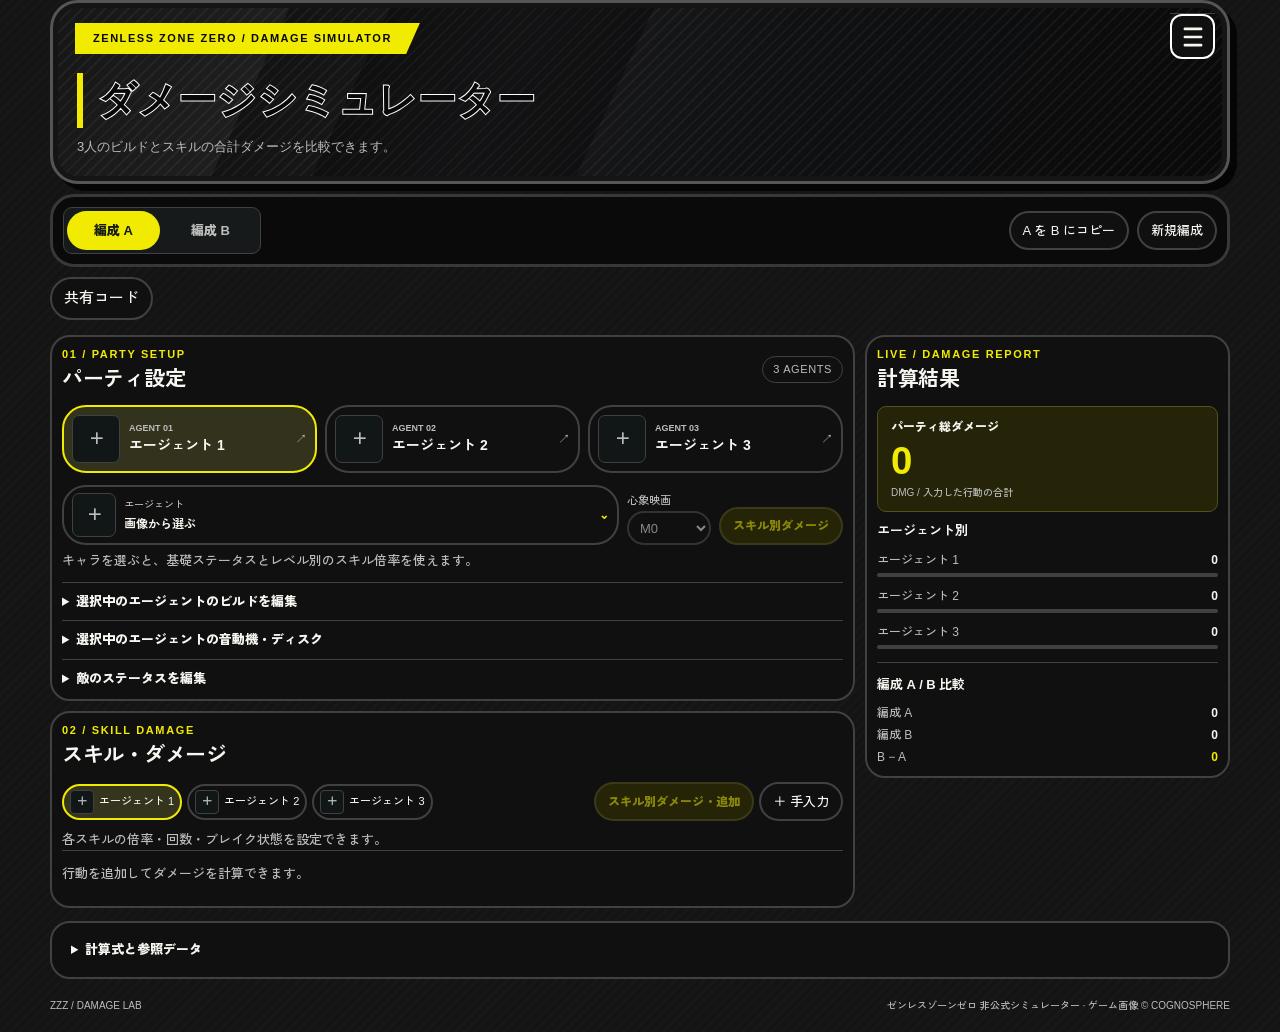
==== damage/index.html @ a1744f62 "Use compact share codes without file import and export buttons" ====
<!doctype html>
<html lang="ja">
<head>
<meta charset="utf-8">
<meta name="viewport" content="width=device-width,initial-scale=1">
<meta name="description" content="ゼンレスゾーンゼロの3人編成のスキルダメージを比較する非公式ツール">
<meta name="theme-color" content="#141414">
<title>ゼンゼロ ダメージシミュレーター</title>
<link rel="stylesheet" href="../theme.css?v=20261116-arial">
<link rel="stylesheet" href="./style.css?v=20261116-arial">
<script src="../data-transfer.js?v=20261116-code-only" defer></script>
<script type="module" src="./app.js"></script>
<link rel="stylesheet" href="../data-share.css?v=20261116-share"></head>
<body>
<main class="wrap">
  <header class="headerDecor damage-intro">
    <details class="hpMenu"><summary aria-label="メニューを開く"><svg class="menuIcon" viewBox="0 0 32 32" aria-hidden="true" focusable="false"><path d="M6 6H26M6 16H26M6 26H26"/></svg></summary><nav aria-label="関連ページ"><a href="../">チームビルダー</a><a href="../hp/">危局HP</a><a href="../damage/" aria-current="page">ダメージシミュレーター</a></nav></details>
    <h1>ダメージシミュレーター</h1>
    <p class="hint">3人のビルドとスキルの合計ダメージを比較できます。</p>
  </header>
  <div class="toolbar" aria-label="編成比較">
    <div class="switch" role="group" aria-label="編集する編成">
      <button id="select-a" data-side="0" aria-pressed="true">編成 A</button>
      <button id="select-b" data-side="1" aria-pressed="false">編成 B</button>
    </div>
    <div class="tools"><button id="copy" class="quiet">A を B にコピー</button>
      <button type="button" id="new-lineup" class="quiet">新規編成</button>
    </div>
  </div>
  <div class="data-transfer" id="damage-transfer" aria-label="ダメージ計算データの共有"></div>
  <div class="board">
    <div class="work">
      <section class="panel" aria-labelledby="party-title">
        <div class="section-head"><div><div class="label">01 / PARTY SETUP</div><h2 id="party-title">パーティ設定</h2></div><span class="tag">3 AGENTS</span></div>
        <div id="roster" class="roster"></div>
        <div id="agent-controls"></div>
        <details id="build"><summary>選択中のエージェントのビルドを編集</summary><div id="build-content"></div></details>
        <details id="equipment"><summary>選択中のエージェントの音動機・ディスク</summary><div id="equipment-content"></div></details>
        <details id="target"><summary>敵のステータスを編集</summary><div id="enemy-content"></div></details>
      </section>
      <section class="panel" aria-labelledby="rotation-title">
        <div class="section-head"><div><div class="label">02 / SKILL DAMAGE</div><h2 id="rotation-title">スキル・ダメージ</h2></div></div>
        <div class="sequence-toolbar"><div id="rotation-slots" aria-label="行動を追加するエージェント"></div><div class="sequence-buttons"><button class="add" id="rotation-add-skill">スキル別ダメージ・追加</button><button class="quiet" id="add">＋ 手入力</button></div></div>
        <p class="hint">各スキルの倍率・回数・ブレイク状態を設定できます。</p>
        <div id="rotation"></div>
      </section>
    </div>
    <aside class="panel result" aria-labelledby="result-title">
      <div class="label">LIVE / DAMAGE REPORT</div>
      <h2 id="result-title">計算結果</h2>
      <div class="total"><span>パーティ総ダメージ</span><strong id="total">—</strong><small>DMG / 入力した行動の合計</small></div>
      <h3>エージェント別</h3><div id="contributions"></div>
      <div class="comparison"><h3>編成 A / B 比較</h3><div id="comparison"></div></div>
    </aside>
  </div>
  <details class="panel notes"><summary>計算式と参照データ</summary>
    <div class="notes-body">
      <p>収録範囲はVer.3.3前半（2026年11月8日時点）です。技の倍率はキャラ別の参照リンクから確認できます。欠けているレベルは「資料なし」と表示します。心象映画はM3・M5のスキルレベル加算を反映します。一部の装備効果を自動適用します。条件付きの効果はビルドのバフ・デバフ欄で設定できます。</p>
      <p>Lv.60を前提とします。通常は戦闘時攻撃力 × スキル倍率 × 与ダメージ補正 × 会心期待値 × 防御補正 × 耐性補正 × ブレイク補正。状態異常では会心の代わりに異常マスタリー・レベル係数・異常ダメージアップを使います。透徹では攻撃力を透徹力に置き換え、防御係数を1とします。鋭撃では自身の防御力と暴傷を使います。</p>
      <p>混沌・特殊効果・ボンプなどのダメージは、別途求めた値を「手入力ダメージ」で加算できます。</p>
      <p>A / Bの設定はこのブラウザに保存されます。</p>
      <p>ゲーム内画像の参照元は日本語Wikiのエージェント・音動機・ディスクの各ページです。 <a href="https://wikiwiki.jp/zenless/画像/エージェント" target="_blank" rel="noreferrer">エージェント画像 ↗</a></p>
      <p><a href="https://wikiwiki.jp/zenless/ダメージ計算式" target="_blank" rel="noreferrer">ゼンレスゾーンゼロ Wiki* のダメージ計算式 ↗</a> <a href="https://wiki.hoyolab.com/pc/zzz/entry/85" target="_blank" rel="noreferrer">HoYoWikiの音動機効果 ↗</a> <a href="https://wikiwiki.jp/zenless/音動機" target="_blank" rel="noreferrer">音動機 ↗</a> <a href="https://wikiwiki.jp/zenless/ドライバディスク" target="_blank" rel="noreferrer">ドライバディスク ↗</a> <a href="https://wikiwiki.jp/zenless/状態異常" target="_blank" rel="noreferrer">状態異常ダメージ ↗</a> <a href="https://wikiwiki.jp/zenless/危局強襲戦" target="_blank" rel="noreferrer">危局強襲戦の敵 ↗</a> <a href="https://zenless-zone-zero.fandom.com/wiki/Basic_Attack%3A_Thunderbolt" target="_blank" rel="noreferrer">Fandomの倍率照合例 ↗</a></p>
    </div>
  </details>
  <dialog id="picker-dialog" aria-labelledby="picker-title">
    <header class="section-head"><div><div class="label">EQUIPMENT LIBRARY</div><h2 id="picker-title">画像から選ぶ</h2></div><button type="button" class="close" id="picker-close" aria-label="画像選択を閉じる">×</button></header>
    <div class="picker-toolbar"><input type="search" id="picker-search" placeholder="名前や特性で検索" aria-label="名前や特性で検索"><button class="quiet" id="picker-clear" type="button">選択を外す</button></div>
    <p class="hint" id="picker-count" role="status"></p><div id="picker-grid" class="picker-grid"></div>
  </dialog>
  <dialog id="skill-dialog" aria-labelledby="skill-dialog-title">
    <header class="section-head"><div><div class="label">SKILL DATA</div><h2 id="skill-dialog-title">スキルを選ぶ</h2></div><button type="button" class="close" id="close-skills" aria-label="スキル一覧を閉じる">×</button></header>
    <div id="skill-body"></div>
  </dialog>
  <dialog id="select-dialog" aria-labelledby="select-title">
    <header class="section-head"><h2 id="select-title">項目を選ぶ</h2>
      <form method="dialog"><button type="submit" class="close" aria-label="選択を閉じる">×</button></form>
    </header>
    <div id="select-options"></div>
  </dialog>
  <footer><span>ZZZ / DAMAGE LAB</span><span>ゼンレスゾーンゼロ 非公式シミュレーター · ゲーム画像 © COGNOSPHERE</span></footer>
</main>
<div id="status" class="sr" role="status"></div>
</body>
</html>
---- theme.css ----
/* Visual theme only. Application behavior and storage remain in index.html. */
@import url('https://fonts.googleapis.com/css2?family=Zen+Kaku+Gothic+New:wght@500;700;900&display=swap');
:root{--bg:#141414;--panel:#101010;--card:#202020;--line:#414141;--text:#f7f7f2;--muted:#bcbcbc;--accent:#f0eb00;--accentbg:#373600}
body{background:repeating-linear-gradient(135deg,#171717 0 3px,#141414 3px 7px);font-family:Arial,'Zen Kaku Gothic New',sans-serif;font-variant-numeric:tabular-nums;font-weight:500}
button,input,select,textarea{font-family:inherit;font-style:normal}
button{border-width:2px;border-radius:24px;font-weight:900;background:#101010}
button:hover{border-color:var(--accent)}
main{max-width:1180px}
.headerDecor{background:#0a0a0a;border:3px solid #383838;border-radius:24px;padding:22px;margin-bottom:18px}
.headerDecor h1{font-family:inherit;font-size:clamp(21px,2.6vw,30px);font-weight:900;font-style:normal;letter-spacing:.035em;line-height:1.65;color:#080808;-webkit-text-fill-color:#080808;-webkit-text-stroke:0;text-shadow:-1px -1px 0 #fff,0 -1px 0 #fff,1px -1px 0 #fff,-1px 0 0 #fff,1px 0 0 #fff,-1px 1px 0 #fff,0 1px 0 #fff,1px 1px 0 #fff;overflow-wrap:anywhere}
h1::after{display:none}
.descriptionToggle{color:var(--text);text-shadow:none}
.toolbar{gap:8px;padding:10px;background:#0a0a0a;border:3px solid #383838;border-radius:24px}
.toolbar button{font-size:13px}
.team{background:#202020;border:2px solid #414141;border-radius:20px}
.team.active{border-color:var(--accent);box-shadow:none}
.team.active .teamhead b{color:var(--accent)}
.teamhead b{font-weight:900}
.teamhead b,.teamCost{font-size:15px;line-height:1.2}
.slot,.bangbooSlot{background:repeating-linear-gradient(135deg,#191919 0 2px,#151515 2px 5px);border-radius:12px}
.slot img,.bangbooSlot img,.char img{background:#303030}
.char{background:#101010;border:2px solid #414141;border-radius:16px}
.char .initial{background:#303030}
.char .conv{background:#292929;border-color:#505050;border-radius:20px;font-weight:700}
.modeTabs{gap:0;background:#202020;border:2px solid #414141;border-radius:30px;width:fit-content;padding:3px}
.modeTabs button{min-width:125px;border-color:transparent;background:transparent}
.modeTabs button.active{background:var(--accent);color:#080808;border-color:var(--accent)}
input,select{border:2px solid #414141;border-radius:24px;background:#101010}
.groupLabel{background:#0a0a0a;border-radius:20px;padding:10px 14px;font-size:15px;color:var(--muted);flex-wrap:wrap;gap:8px}
.groupCost,.teamCost,.allCost{color:var(--muted)}
.groupCost{font-size:15px}
.allCost{font-size:15px;color:var(--accent)}
.modalbox{border:3px solid #414141;border-radius:24px;background:#171717}
.modalbox h2{font-weight:900}
@media(max-width:560px){.headerDecor{padding:10px}.headerDecor h1{font-size:22px}.toolbar{padding:9px}.toolbar button{font-size:12px;padding:8px 10px}.groupLabel{padding:8px 10px}.groupCost,.allCost{white-space:normal}.filters input[type=search],.bangbooControls .filters input[type=search]{min-width:0;width:100%;flex:1 1 100%}.filters select{min-width:0;max-width:100%}.formgrid input,.formgrid select{min-width:0}.descriptionToggle{margin-left:0}}

/* Restore only the graphic title area. */
.headerDecor{position:relative;isolation:isolate;padding:56px 30px 30px;border:3px solid #555;border-radius:30px 30px 10px 30px;background:linear-gradient(115deg,#090909 0 65%,#252525 65% 82%,#101010 82%);box-shadow:7px 7px 0 #050505,inset 0 0 0 5px #151515;border-bottom:3px solid #555}
.headerDecor::before{content:'ZENLESS ZONE ZERO / TEAM BUILDER';position:absolute;top:15px;left:28px;max-width:calc(100% - 56px);font-size:11px;font-weight:900;letter-spacing:.17em;color:#090909;background:var(--accent);padding:5px 14px;border-radius:4px;transform:rotate(-2deg);pointer-events:none}
.headerDecor::after{content:'';position:absolute;right:24px;bottom:5px;width:1.8em;height:1em;font-size:100px;background:url("data:image/svg+xml,%3Csvg%20xmlns%3D%22http%3A%2F%2Fwww.w3.org%2F2000%2Fsvg%22%20viewBox%3D%220%200%20210%20100%22%3E%3Cpath%20fill%3D%22%23fff%22%20fill-opacity%3D%22.0392156863%22%20d%3D%22M0%2015h70v16l-47%2038h47v16h-70V69l47-38H0Z%20M70%2015h70v16l-47%2038h47v16h-70V69l47-38H70Z%20M140%2015h70v16l-47%2038h47v16h-70V69l47-38H140Z%22%2F%3E%3C%2Fsvg%3E") center/100% 100% no-repeat;z-index:-1;pointer-events:none;transform:skew(-12deg)}
.headerDecor h1{display:block;width:fit-content;max-width:100%;font-size:clamp(23px,3.25vw,38px);line-height:1.5;margin:0 0 18px;padding:0 0 0 17px;border-left:7px solid var(--accent);text-shadow:-1px -1px 0 #fff,0 -1px 0 #fff,1px -1px 0 #fff,-1px 0 0 #fff,1px 0 0 #fff,-1px 1px 0 #fff,0 1px 0 #fff,1px 1px 0 #fff,3px 4px 0 #000}
.descriptionToggle{margin:0;background:#222;border-color:#606060;padding:7px 18px;box-shadow:3px 3px 0 #000}
.descriptionText{background:#101010;border-left:3px solid var(--accent);padding:14px 18px;margin-top:10px;border-radius:0 14px 14px 0}

@media(max-width:560px){.headerDecor{padding:20px 17px 22px;border-radius:22px 22px 8px 22px}.headerDecor::before{position:static;display:table;max-width:100%;margin:0 0 10px;font-size:10px;line-height:1.6;letter-spacing:.05em;padding:5px 8px;transform:none;overflow-wrap:anywhere}.headerDecor::after{font-size:75px;right:15px}.headerDecor h1{font-size:24px;padding-left:11px;border-left-width:5px;letter-spacing:.025em}.descriptionText{padding:10px}}

/* Title-frame corrections: remove right-side graphics; symmetric corners on every device */
.headerDecor{
  position:relative;
  isolation:isolate;
  overflow:hidden;
  padding:24px 24px 24px;
  margin-bottom:18px;
  border:3px solid #555;
  border-radius:28px;
  background:
    linear-gradient(115deg,rgba(255,255,255,.05) 0 19%,transparent 19% 100%),
    linear-gradient(115deg,transparent 0 27%,rgba(0,0,0,.30) 27% 48%,transparent 48% 100%),
    repeating-linear-gradient(135deg,rgba(255,255,255,.045) 0 2px,transparent 2px 8px),
    linear-gradient(115deg,#0a0a0a 0%,#1b1b1d 38%,#101113 60%,#090909 100%);
  box-shadow:7px 7px 0 #050505,inset 0 0 0 5px #151515;
  font-family:Arial,'Noto Sans JP','Noto Sans CJK JP',system-ui,sans-serif;
}
.headerDecor::before{
  content:"ZENLESS ZONE ZERO / TEAM BUILDER";
  position:absolute;
  display:block;
  top:20px;left:22px;right:auto;bottom:auto;
  width:auto;height:auto;max-width:calc(100% - 44px);
  margin:0;padding:8px 28px 8px 18px;
  font-size:11px;font-weight:900;line-height:1.4;letter-spacing:.14em;
  color:#080808;
  background:#f0eb00;
  border:0;border-radius:0;
  clip-path:polygon(0 0,100% 0,calc(100% - 14px) 100%,0 100%);
  transform:none;pointer-events:none;z-index:1;
}
/* Explicitly neutralize the older background logo pseudo-element. */
.headerDecor::after{content:none;display:none;background:none}
.headerDecor h1{
  position:relative;z-index:1;
  display:block;width:fit-content;max-width:100%;
  margin:46px 0 20px;padding:0 0 0 15px;
  border-left:6px solid #f0eb00;
  font-family:inherit;font-size:clamp(23px,3.1vw,38px);font-weight:900;
  font-style:normal;line-height:1.45;letter-spacing:.03em;overflow-wrap:anywhere;
  color:#080808;-webkit-text-fill-color:#080808;-webkit-text-stroke:0;
  text-shadow:-1px -1px 0 #fff,0 -1px 0 #fff,1px -1px 0 #fff,-1px 0 0 #fff,1px 0 0 #fff,-1px 1px 0 #fff,0 1px 0 #fff,1px 1px 0 #fff,3px 4px 0 #000;
}
.headerDecor .descriptionToggle{
  position:relative;z-index:1;margin:0;padding:7px 18px;
  background:linear-gradient(180deg,#2a2a2a,#171717);
  border:2px solid #5d5d5d;border-radius:999px;
  color:#f7f7f2;box-shadow:3px 3px 0 #000;
}
.headerDecor .descriptionText{
  position:relative;z-index:1;margin-top:10px;padding:14px 18px;
  background:rgba(10,10,10,.92);border-left:3px solid #f0eb00;
  border-radius:0 14px 14px 0;
  color:#bcbcbc;font-size:14px;line-height:1.7;
}
@media(max-width:560px){
  .headerDecor{padding:20px 10px 20px;border-radius:22px}
  .headerDecor::before{
    position:absolute;display:block;
    top:10px;left:10px;right:auto;bottom:auto;
    width:auto;height:auto;max-width:calc(100% - 20px);
    margin:0;padding:7px 20px 7px 14px;
    font-size:10px;letter-spacing:.08em;line-height:1.4;
    transform:none;
  }
  .headerDecor::after{content:none;display:none}
  .headerDecor h1{margin:44px 0 20px;padding-left:11px;border-left-width:5px;font-size:24px;line-height:1.4}
  .headerDecor .descriptionText{padding:10px 14px}
}

/* Unified 10px spacing below title — all device widths.
   Zero margins prevent doubled gaps; compact controls retain fit-safe padding. */
:root{--section-space:10px}
.headerDecor{margin-bottom:var(--section-space)}
main > .toolbar{
  gap:var(--section-space);
  padding:var(--section-space);
  margin-bottom:var(--section-space);
}
main > .toolbar .groupControls{gap:var(--section-space)}
main > .teams{
  gap:var(--section-space);
  margin-bottom:var(--section-space);
}
main > .teams .team{
  padding:var(--section-space);
}
main > .teams .teamhead{margin-bottom:var(--section-space)}
main > .teams .teamContents{gap:var(--section-space)}
main > .teams .slots{gap:var(--section-space)}
main > .teams .groupLabel{
  margin:0;
  padding:var(--section-space);
  gap:var(--section-space);
}
main > .teams .groupLabel:not(:first-child){margin-top:0}
main > .modeTabs{
  margin-bottom:var(--section-space);
}
/* Keep the two tabs joined as one segmented control. */
main > .agentControls .filters,
main > .bangbooControls .filters{
  gap:var(--section-space);
  margin-bottom:var(--section-space);
}
main > .agentControls.hide,
main > .bangbooControls:not(.show){display:none}
main > .count{margin:0 0 var(--section-space)}
main > .count:empty{margin:0}
main > .chars{gap:3px}
main > .status{margin-top:var(--section-space)}
/* Do not enlarge fixed-size character images, drag targets, or modal controls. */
@media(max-width:560px){
  main > .toolbar{gap:var(--section-space);padding:var(--section-space)}
  main > .teams{gap:var(--section-space)}
  main > .teams .slots{gap:var(--section-space)}
  main > .chars{gap:3px}
}

/* Toolbar button spacing: 10px on all devices; all other spacing unchanged. */
main > .toolbar{gap:5px}
main > .toolbar .groupControls{gap:5px}

/* Expanded agent frames with compact spacing and a smaller Bangboo slot. */
:root{--team-slot-space:5px}
main > .teams .team{padding:var(--team-slot-space)}
main > .teams .teamhead{margin:0 0 var(--team-slot-space);padding:var(--team-slot-space)}
main > .teams .teamContents{
  display:grid;
  grid-template-columns:minmax(0,1fr) 70px;
  align-items:end;
  gap:var(--team-slot-space);
}
main > .teams .teamContents:has(> .bangbooWrap[style*="display:none"]){
  grid-template-columns:minmax(0,1fr);
  gap:0;
}
main > .teams .slots{gap:var(--team-slot-space)}
main > .teams .bangbooWrap{
  width:70px;
  height:70px;
  min-width:70px;
  flex:none;
  align-self:end;
}
main > .teams .bangbooSlot{
  width:70px;
  height:70px;
  min-height:70px;
  border:2px solid var(--line);
}
main > .teams .slot.empty,
main > .teams .bangbooSlot.empty{
  border:2px dashed #606060;
  border-radius:12px;
}
main > .teams .slot.empty:hover,
main > .teams .bangbooSlot.empty:hover{
  border-style:solid;
  border-color:var(--accent);
}
main > .teams .slot.drag-over,
main > .teams .bangbooSlot.drag-over{border-style:solid}

/* Selected unit outlines keep the normal border width and shape. */
main > .teams .team.active.agent-selected .slot,
main > .teams .team.active.bangboo-selected .bangbooSlot,
main > .teams .slot:active{
  border-style:solid;
}
main > .teams .team.active.agent-selected .slot,
main > .teams .team.active.bangboo-selected .bangbooSlot{
  border-color:var(--accent);
  box-shadow:none;
}
main > .teams .slot,
main > .teams .bangbooSlot{-webkit-tap-highlight-color:transparent}

/* Keep character slots uniform and reserve one line for fitted unit names. */
main > .teams .slot{
  height:105px;
  min-height:105px;
}
main > .teams .slot strong,
main > .teams .bangbooSlot strong{
  display:block;
  width:100%;
  max-width:100%;
  white-space:nowrap;
  line-height:1.15;
}
@media(max-width:560px){
  main > .teams .slot{
    height:95px;
    min-height:95px;
  }
}

/* All groups share the same label layout; Total stays at the far right. */
main > .teams .groupLabel{display:flex;flex-wrap:nowrap;align-items:center;column-gap:4px}
main > .teams .groupLabel .allCost{margin-left:auto;text-align:right;white-space:nowrap}

/* Unify live Group, Team, and all cost labels. */
main > .teams .groupLabel,
main > .teams .groupLabel > span,
main > .teams .teamhead b,
main > .teams .teamhead .teamCost{
  font-size:17px!important;
  line-height:1.2;
}

/* Match team-label white throughout the team summary; keep only Total accented. */
main > .teams .groupLabel,
main > .teams .groupLabel .groupCost,
main > .teams .teamhead b,
main > .teams .teamhead .teamCost,
main > .teams .team.active .teamhead b{color:#fff}
main > .teams .groupLabel .allCost{color:var(--accent)}
main > .chars .char strong{
  display:block;
  width:100%;
  max-width:100%;
  white-space:nowrap;
  overflow:hidden;
  line-height:1.2;
}

/* Empty slots never show an isolated press highlight; touch scrolling stays native. */
main > .teams .slot,
main > .teams .bangbooSlot{touch-action:none}
main > .teams .slot:not(.empty):active{border-style:solid}
main > .teams .slot.empty:active,
main > .teams .bangbooSlot.empty:active{
  border:2px dashed #606060;
  box-shadow:none;
}
@media(hover:none){
  main > .teams .slot.empty:not(.drag-over):hover,
  main > .teams .bangbooSlot.empty:not(.drag-over):hover{
    border:2px dashed #606060;
    box-shadow:none;
  }
}


/* Circular move controls and clear team-swap cue. */
main > .teams .groupLabel.firstGroup{position:relative;margin-top:43px;padding-top:var(--section-space)}
main > .teams .moveActions{position:absolute;top:-43px;left:var(--section-space);display:flex;gap:var(--section-space)}
main > .teams .moveActions button{
  width:53px;height:33px;min-width:53px;min-height:33px;padding:0;
  display:inline-flex;align-items:center;justify-content:center;line-height:1;
  background:transparent;color:#d9371d;border:0;border-radius:0;box-shadow:none;
}
main > .teams .moveActions svg{display:block;width:70px;height:48px;min-width:70px;flex-shrink:0;overflow:visible;fill:none;stroke:currentColor}
main > .teams .moveActions .arrowOutline{stroke-width:6;stroke-linecap:round;stroke-linejoin:round}
main > .teams .moveActions .arrowGlyph{stroke-width:10;stroke-linecap:butt;stroke-linejoin:round}
main > .teams .moveActions .arrowHead{fill:currentColor;stroke:none}
main > .teams #redoMove svg{transform:scaleX(-1)}
main > .teams .moveActions button:disabled{opacity:.4;cursor:default}
@keyframes teamSwapPulse{
  0%,100%{border-color:#ffe058}
  50%{border-color:#555}
}
main > .teams .team.swap-source{
  outline:none;box-shadow:none;
  animation:teamSwapPulse .9s steps(1,end) infinite
}
@media(prefers-reduced-motion:reduce){
  main > .teams .team.swap-source{animation:teamSwapPulse 1.4s steps(1,end) infinite}
}


/* A larger on-screen preview; export dimensions stay unchanged. */
#groupImageModal{padding:6px}
#groupImageModal .modalbox{
  width:min(1280px,100%);
  max-width:1280px;
  max-height:calc(100vh - 12px);
  max-height:calc(100dvh - 12px);
  overflow:auto;
  padding:10px;
}
#groupImagePreview{height:auto;max-height:none}
#groupImageModal .modalActions{flex-wrap:wrap}

/* Easier-to-tap constellation settings without widening character cards. */
main > .chars .char .conv{
  width:100%;
  max-width:96px;
  min-height:38px;
  padding:7px 4px;
  font-size:12px;
  line-height:1.2;
  white-space:nowrap;
}

/* Tutorial uses the same header buttons and opens only on request. */
.headerActions{position:relative;z-index:1;display:flex;align-items:center;flex-wrap:wrap;gap:10px}
.headerDecor .headerActions .descriptionToggle{display:inline-flex;align-items:center;justify-content:center;margin:0}
#tutorialVideoModal .tutorialVideoBox{width:min(1100px,100%);max-width:1100px}
#tutorialVideo{display:block;width:100%;max-height:72vh;max-height:72dvh;background:#000;border-radius:8px;object-fit:contain}
@media(max-width:560px){.headerActions{gap:6px}.headerDecor .headerActions .descriptionToggle{font-size:11px;padding:7px 10px}}


/* Keep long constellation and weapon labels inside one line. */
.slot .meta2,.char .meta2{display:block;width:100%;max-width:100%;min-width:0;white-space:nowrap!important;overflow-wrap:normal;word-break:normal;flex-shrink:0}
main > .teams .slot .meta2{font-size:14px!important;font-weight:900}
main > .chars .char .meta2{font-size:13px!important;font-weight:900}

/* Shared navigation button: equal bars and an unclipped dropdown. */
.headerDecor{overflow:visible}
.headerDecor::before{max-width:calc(100% - 95px)}
.hpMenu summary span{display:block;flex:none;width:24px;min-width:24px;height:3px;min-height:3px;border-radius:5px;background:#fff}
@media(max-width:560px){.headerDecor::before{max-width:calc(100% - 85px)}.hpMenu{right:10px;top:10px}}

/* Smooth outlined title at any zoom level. */
.headerDecor h1{color:#080808;-webkit-text-fill-color:#080808;-webkit-text-stroke:2px #fff;paint-order:stroke fill;text-shadow:none}

.data-transfer{display:flex;align-items:center;gap:10px;flex-wrap:wrap;margin-bottom:15px}
.data-transfer-status{font-size:12px;color:var(--muted)}
.data-share{width:min(520px,calc(100% - 24px));max-height:85dvh;padding:16px;border:1px solid var(--line);border-radius:12px;background:var(--panel);color:var(--text)}
.data-share::backdrop{background:#080a0ad9}
.data-share header{display:flex;justify-content:space-between;align-items:center;gap:10px;margin-bottom:14px}
.data-share h2{margin:0;font-size:20px}
.data-share label{display:grid;gap:4px;margin:12px 0 6px;font-size:13px}
.data-share textarea{width:100%;min-width:0;padding:8px;border:1px solid var(--line);border-radius:6px;background:var(--bg);color:var(--text);font:inherit;font-size:16px;overflow-wrap:anywhere;resize:vertical}
.data-share .data-transfer-status{min-height:1.5em;margin:10px 0 0}
---- damage/style.css ----
:root{color-scheme:dark;--surface:var(--card);--acid:var(--accent);--mint:#f0eb00;--blue:#87d9ff;--violet:#c5a8ff;font:15px/1.5 Arial,'Zen Kaku Gothic New','Noto Sans JP',sans-serif}
*{box-sizing:border-box}
body{margin:0;color:var(--text);background:repeating-linear-gradient(135deg,#171717 0 3px,var(--bg) 3px 7px)}
button,input,select{font:inherit;color:inherit}
button,select{cursor:pointer}
button:focus-visible,select:focus-visible,input:focus-visible,summary:focus-visible,a:focus-visible{outline:2px solid var(--acid);outline-offset:3px}
button{border:2px solid var(--line);border-radius:24px;background:var(--panel);padding:8px 12px}
button:hover{border-color:var(--acid)}
a{color:var(--acid);text-underline-offset:3px}
.wrap{width:min(1180px,calc(100% - 20px));margin:auto}
.tag{color:var(--muted);border:1px solid var(--line);border-radius:99px;padding:4px 10px;font-size:11px;white-space:nowrap;letter-spacing:.055em}
.label{font:750 11px/1.3 Arial,'Zen Kaku Gothic New',sans-serif;color:var(--acid);letter-spacing:.15em}
.eyebrow{display:flex;align-items:center;gap:8px}
h1{margin:8px 0 6px;font-size:clamp(29px,5vw,53px);line-height:1.15;letter-spacing:-.045em;font-weight:900}
h1 span{color:var(--acid)}
.intro p,.hint{margin:0;color:var(--muted);font-size:13px}
.toolbar{display:flex;gap:10px;justify-content:space-between;align-items:center;margin-bottom:13px}
.switch{display:flex;gap:4px;border:1px solid var(--line);background:#171a1a;border-radius:9px;padding:3px}
.switch button{font-weight:800;min-width:93px;border-color:transparent;background:transparent;color:var(--muted)}
.switch button[aria-pressed=true]{background:var(--acid);color:#151c12}
.tools{display:flex;gap:8px;align-items:center}
.quiet{font-size:13px;min-height:38px;white-space:nowrap}
.board{display:grid;grid-template-columns:minmax(0,1fr) minmax(300px,365px);gap:var(--section-space);align-items:start}
.work{min-width:0;display:grid;gap:var(--section-space)}
.panel{border:2px solid var(--line);background:var(--panel);border-radius:20px;padding:var(--section-space)}
.section-head{display:flex;justify-content:space-between;align-items:center;gap:8px;margin-bottom:13px}
h2{font-size:21px;line-height:1.3;letter-spacing:-.02em;margin:4px 0 0}
h3{font-size:13px;margin:0 0 10px}
.roster{display:grid;grid-template-columns:repeat(3,minmax(0,1fr));gap:8px;margin-bottom:12px}
.mint{--slot:var(--mint)}.blue{--slot:var(--blue)}.violet{--slot:var(--violet)}
.member{display:flex;align-items:center;gap:9px;text-align:left;min-height:62px;padding:8px;min-width:0}
.member[aria-pressed=true]{border-color:var(--slot);background:color-mix(in srgb,var(--slot) 9%,var(--surface))}
.member-index{flex:none;border-radius:7px;background:color-mix(in srgb,var(--slot) 12%,#151818);color:var(--slot);font:800 14px/1 Arial,'Zen Kaku Gothic New',sans-serif;padding:10px 6px}
.member-text{min-width:0;display:grid}
.member-text small{color:var(--muted);font:700 9px/1.4 Arial,'Zen Kaku Gothic New',sans-serif}
.member-text strong{font-size:14px;overflow:hidden;text-overflow:ellipsis;white-space:nowrap}
.member-arrow{margin-left:auto;color:var(--muted);font-size:12px}
details{border-top:1px solid var(--line)}
summary{cursor:pointer;color:var(--text);padding:9px 0;font-size:13px;font-weight:750}
summary:hover{color:var(--acid)}
.panel>details:last-child summary{padding-bottom:1px}
.panel>details[open]:last-child summary{padding-bottom:9px}
.edit-group{border-top:1px solid var(--line);padding:10px 0}
.edit-top{display:flex;justify-content:space-between;gap:10px;align-items:center;margin-bottom:8px}
.edit-top h3{margin:0}
.field-grid{display:grid;grid-template-columns:repeat(3,minmax(0,1fr));gap:9px}
.field,.stat{display:grid;gap:3px;min-width:0;align-content:start}
.field span,.stat span{font-size:11px;color:var(--muted)}
.field small{font-size:10px}
input,select,.ios-select{width:100%;min-width:0;min-height:34px;background:var(--panel);border:2px solid var(--line);border-radius:18px;padding:5px 7px;font-size:13px}
input[type=number]{font-variant-numeric:tabular-nums}
select:disabled{cursor:default;color:var(--muted)}
.inner-hint{margin-bottom:4px}
.add{background:var(--accentbg);border-color:#5f5c22;color:var(--acid);font-size:12px;font-weight:800;white-space:nowrap}
.rot-head,.rot-row{display:grid;grid-template-columns:minmax(92px,1.14fr) minmax(93px,1fr) minmax(85px,.78fr) minmax(80px,.85fr) 29px;gap:8px;align-items:start}
.rot-head{margin-top:12px;padding:0 0 5px;color:var(--muted);font-size:10px}
.rot-row{border-top:1px solid var(--line);padding:8px 0;align-items:center}
.rot-row:last-child{padding-bottom:0}
.rot-cell{display:grid;gap:4px;min-width:0}
.rot-cell input,.rot-cell select,.rot-cell .ios-select{font-size:12px}
.rot-static{font-size:10px;color:var(--muted);line-height:34px}
.rot-quantity{grid-template-columns:minmax(0,1fr) minmax(36px,.65fr)}
.rot-quantity label{min-width:0}
.rot-quantity small,.rot-dmg small{font-size:10px;color:var(--muted)}
.rot-dmg{display:grid;justify-items:end;text-align:right;font-variant-numeric:tabular-nums;overflow-wrap:anywhere}
.rot-dmg strong{font-size:15px;color:var(--acid)}
.remove{width:29px;height:31px;padding:0;background:transparent;color:var(--muted);font-size:19px}
.empty{border-top:1px solid var(--line);margin:0;padding:13px 0;color:var(--muted);font-size:13px}
.result{position:sticky;top:12px}
.total{display:grid;gap:3px;background:#252409;border:1px solid #53501c;border-radius:9px;margin:14px 0 9px;padding:11px 13px;overflow-wrap:anywhere}
.total span{font-size:12px;font-weight:750}
.total strong{font-size:clamp(29px,3vw,42px);line-height:1.12;letter-spacing:-.06em;color:var(--acid);font-variant-numeric:tabular-nums}
.total small{font-size:10px;color:var(--muted)}
.contribution{margin-bottom:10px}
.contribution>div:first-child,.comparison>div>div{display:flex;justify-content:space-between;align-items:baseline;gap:8px;font-size:12px}
.contribution span,.comparison span{min-width:0;overflow-wrap:anywhere;color:var(--muted)}
.contribution strong,.comparison strong{font-variant-numeric:tabular-nums;text-align:right;overflow-wrap:anywhere}
.track{height:4px;background:var(--line);border-radius:3px;margin-top:4px;overflow:hidden}
.track i{display:block;height:100%;background:var(--slot);border-radius:3px}
.comparison{border-top:1px solid var(--line);margin-top:13px;padding-top:12px}
.comparison>div{display:grid;gap:4px}
.delta strong{color:var(--acid)}
.result>.hint{border-top:1px solid var(--line);padding-top:9px;margin-top:12px;font-size:11px}
.notes{margin-top:13px;padding:8px 19px}
.notes-body p{font-size:13px;color:var(--muted);margin:0 0 10px}
.notes-body a{display:inline-block;margin-right:10px}
footer{display:flex;justify-content:space-between;gap:10px;color:var(--muted);font-size:10px;padding:19px 0}
.sr{position:absolute;width:1px;height:1px;padding:0;margin:-1px;overflow:hidden;clip:rect(0,0,0,0);white-space:nowrap;border:0}
@media(max-width:1000px){.wrap{width:calc(100% - 32px)}.board{grid-template-columns:minmax(0,1fr) 290px}.panel{padding:14px}.rot-head,.rot-row{gap:5px}.rot-quantity{grid-template-columns:1fr}.rot-quantity label{display:grid;grid-template-columns:1fr;gap:1px}.rot-quantity input{min-height:26px}.member{gap:5px}.member-arrow{display:none}}
@media(max-width:790px){.board{grid-template-columns:minmax(0,1fr)}.result{position:static;grid-row:1}.result .total strong{font-size:34px}.rot-quantity{grid-template-columns:minmax(0,1fr) minmax(38px,.65fr)}}
@media(max-width:485px){.wrap{width:calc(100% - 20px)}.toolbar{align-items:stretch;flex-wrap:wrap}.tools{flex:1;justify-content:flex-end}.switch button{min-width:67px;padding:6px 7px}.quiet{padding:5px 7px}.panel{padding:12px}.roster{gap:5px}.member{min-height:57px;padding:6px;gap:5px}.member-index{font-size:11px;padding:8px 4px}.member-text strong{font-size:11px}.member-text small{font-size:8px}.field-grid{grid-template-columns:repeat(2,minmax(0,1fr))}.rot-head{display:none}.rot-row{grid-template-columns:minmax(0,1fr) minmax(0,1fr) 30px;gap:7px}.rot-row:first-child{margin-top:9px}.rot-cell:first-child{grid-column:1}.rot-cell:nth-child(2){grid-column:2}.rot-quantity{grid-row:2;grid-column:1}.rot-dmg{grid-row:2;grid-column:2}.remove{grid-row:1;grid-column:3}.rot-dmg strong{font-size:17px}footer{flex-wrap:wrap}}
.agent-tools{display:grid;grid-template-columns:minmax(130px,1fr) 84px auto;gap:8px;align-items:end}
.agent-tools button{min-height:34px}
.agent-hint{margin:6px 0 11px}
button:disabled{cursor:default;opacity:.55}
dialog{width:min(720px,calc(100% - 24px));max-height:min(84dvh,820px);padding:18px 20px;border:1px solid var(--line);border-radius:13px;background:var(--panel);color:var(--text);overflow:auto}
dialog::backdrop{background:#080a0ad9}
dialog .close{width:38px;height:38px;padding:0;font-size:21px}
.skill-levels,.skill-filters{display:grid;gap:8px;margin:12px 0}
.skill-levels{grid-template-columns:repeat(auto-fit,minmax(85px,1fr))}
.skill-filters{grid-template-columns:1fr 1fr;border-top:1px solid var(--line);padding-top:12px}
.skill-list{display:grid;gap:6px}
.skill-row{display:grid;grid-template-columns:minmax(0,1fr) auto 70px;gap:8px;align-items:center;background:var(--surface);border:1px solid var(--line);padding:7px 9px;border-radius:7px}
.skill-row div{display:grid;gap:2px}
.skill-row strong,.skill-row b{font-size:13px;overflow-wrap:anywhere}
.skill-row small{font-size:10px;color:var(--muted)}
.skill-row b{font-variant-numeric:tabular-nums;color:var(--acid);text-align:right}
.skill-foot{display:flex;justify-content:space-between;gap:6px;flex-wrap:wrap;padding-top:10px}
@media(max-width:485px){.agent-tools{grid-template-columns:minmax(0,1fr) 70px}.agent-tools button{grid-column:1/-1}.skill-levels{grid-template-columns:repeat(3,minmax(0,1fr))}dialog{padding:13px}.skill-row{grid-template-columns:minmax(0,1fr) auto 60px}}
.gear-group h3 small{color:var(--acid);font-size:10px;margin-left:4px}
.gear-row{display:grid;grid-template-columns:minmax(0,2fr) minmax(0,1fr) minmax(0,1fr);gap:8px;align-items:end}
.gear-chips{display:flex;flex-wrap:wrap;gap:5px;margin-top:7px}
.gear-chips span{border:1px solid var(--line);background:var(--surface);color:var(--muted);border-radius:5px;padding:3px 6px;font-size:11px}
.gear-chips b,.disc-piece label b{color:var(--acid)}
.disc-pieces{display:grid;gap:5px;margin-top:9px}
.disc-piece{display:grid;align-items:center;grid-template-columns:32px minmax(0,1.3fr) minmax(0,.55fr) minmax(0,.6fr) minmax(0,1.05fr);gap:7px}
.disc-piece{padding:6px;background:var(--surface);border-radius:5px}
.disc-index{color:var(--acid);font-size:12px;text-align:center}
.rot-meta{grid-column:1/-1;display:grid;grid-template-columns:minmax(0,1fr) auto;gap:7px;align-items:end}
.rot-meta button{min-height:34px}
@media(max-width:485px){
  .gear-row{grid-template-columns:1fr 1fr}
  .gear-row>.field:first-child{grid-column:1/-1}
  .disc-piece{grid-template-columns:23px minmax(0,1fr) minmax(0,1fr)}
  .disc-piece>.field:last-child{grid-column:2/-1}
  .rot-meta{grid-template-columns:1fr 1fr}
}
.item-image{display:block;object-fit:contain;object-position:center;width:44px;height:44px;flex:none;border-radius:7px;background:#111616;border:1px solid var(--line)}
.item-image.placeholder{display:grid;place-items:center;color:var(--muted);font-weight:800}
.party-avatar{width:48px;height:48px}
.visual-choice{display:flex;gap:8px;align-items:center;text-align:left;width:100%;min-width:0;min-height:60px;padding:6px 8px}
.visual-choice span:not(.item-image){min-width:0;display:grid;gap:3px;flex:1}
.visual-choice strong{font-size:12px;overflow-wrap:anywhere}
.visual-choice small{font-size:10px;color:var(--muted)}
.visual-choice b{font-size:12px;color:var(--acid)}
.disc-switch{display:inline-flex;max-width:100%;margin:0 0 8px}
.disc-switch button{font-size:12px;white-space:nowrap;min-width:0}
.disc-choices{display:grid;grid-template-columns:repeat(auto-fit,minmax(min(155px,100%),1fr));gap:6px}
.picker-toolbar{display:flex;gap:8px;align-items:center}
.picker-grid{display:grid;grid-template-columns:repeat(auto-fill,minmax(110px,1fr));gap:7px}
.picker-section{grid-column:1/-1;margin:6px 0 1px;color:var(--muted)}
.pick-card{display:grid;grid-template-rows:76px auto auto;justify-items:center;align-items:center;align-content:start;gap:5px;min-width:0;padding:7px 4px;text-align:center}
.pick-card .item-image{width:76px;height:76px;object-fit:contain}
.pick-card strong,.pick-card small{overflow-wrap:anywhere}
.pick-card strong{font-size:12px}.pick-card small{font-size:10px;color:var(--muted)}
.pick-card[aria-pressed=true]{border-color:var(--acid);background:var(--accentbg)}
.sequence-toolbar{display:flex;justify-content:space-between;flex-wrap:wrap;align-items:center;gap:8px;margin-bottom:9px}
#rotation-slots,.sequence-buttons{display:flex;gap:5px;flex-wrap:wrap}
#rotation-slots button{display:flex;align-items:center;gap:5px;min-width:0;padding:4px 6px;font-size:11px}
#rotation-slots button[aria-pressed=true]{border-color:var(--slot);background:color-mix(in srgb,var(--slot) 10%,var(--surface))}
#rotation-slots .item-image{width:24px;height:24px;border-radius:4px}
#rotation{display:grid;gap:5px}
.rot-row,.rot-row:last-child{display:block;padding:0;border:1px solid var(--line);border-radius:8px;background:#151515}
.rot-row.rot-open{border-color:color-mix(in srgb,var(--slot) 60%,var(--line))}
.rot-overview{display:grid;grid-template-columns:minmax(0,1fr) auto;align-items:center;gap:7px;padding:4px 7px}
.rot-expand{display:flex;align-items:center;gap:7px;min-width:0;text-align:left;border:0;background:transparent;padding:4px 2px}
.rot-expand .item-image{width:32px;height:32px;border-radius:5px}
.rot-title{min-width:0;display:grid;gap:2px}
.rot-title small{font-size:10px;color:var(--muted)}
.rot-title strong{font-size:13px;overflow-wrap:anywhere}
.rotation-order,.rot-chevron{color:var(--slot);font-size:12px}
.rot-chevron{margin-left:auto}.rot-open .rot-chevron{transform:rotate(180deg)}
.rot-edit{display:grid;grid-template-columns:repeat(3,minmax(0,1fr));gap:7px;padding:8px;border-top:1px solid var(--line)}
.rot-edit[hidden]{display:none}
.rot-edit .rot-cell{grid-area:auto}
.rot-edit .rot-quantity{grid-template-columns:minmax(0,1fr) minmax(37px,.55fr)}
.rot-actions{grid-column:1/-1;display:flex;gap:5px;justify-content:flex-end;flex-wrap:wrap}
.rot-actions button{min-height:29px;font-size:11px}
@media(max-width:485px){
  .party-avatar{width:31px;height:36px}
  .visual-choice .item-image{width:36px;height:36px}
  .picker-grid{grid-template-columns:repeat(3,minmax(0,1fr))}
  .pick-card{grid-template-rows:60px auto auto}
  .pick-card .item-image{width:60px;height:60px}
  .rot-edit{grid-template-columns:1fr 1fr}
  .rot-edit .rot-quantity{grid-column:1/-1}
}
.hpMenu{position:absolute;right:12px;top:10px;z-index:20}
.hpMenu summary{display:grid;place-items:center;width:45px;height:45px;padding:0;list-style:none;border:2px solid #fff;border-radius:12px;background:var(--panel);cursor:pointer}
.hpMenu summary::-webkit-details-marker{display:none}
.hpMenu .menuIcon{width:26px;height:26px;fill:none;stroke:currentColor;stroke-width:3.2;stroke-linecap:round}
.hpMenu nav{position:absolute;right:0;top:calc(100% + 6px);display:grid;min-width:max-content;padding:5px;border:1px solid var(--line);border-radius:8px;background:var(--panel);box-shadow:0 10px 26px #0008}
.hpMenu nav a{padding:8px 11px;border-radius:5px;color:var(--text);text-decoration:none;font-size:13px}
.hpMenu nav a:hover,.hpMenu nav a:focus-visible,.hpMenu nav a[aria-current="page"]{background:var(--accentbg);color:var(--acid)}
main>.damage-intro::before{content:"ZENLESS ZONE ZERO / DAMAGE SIMULATOR"}
main>.damage-intro h1{max-width:calc(100% - 45px);margin-bottom:9px}
.allocation-controls{display:flex;align-items:end;gap:8px;flex-wrap:wrap;margin-bottom:8px}
.allocation-controls .field{min-width:min(100%,180px)}
.allocation .hint{margin:4px 0}
#allocation-status:not(:empty){color:var(--accent)}
.skill-row{grid-template-columns:minmax(0,1.5fr) minmax(53px,.55fr) minmax(53px,.55fr) auto}
.skill-estimate{display:grid;justify-items:end;gap:2px;font-variant-numeric:tabular-nums}
.skill-estimate b{color:var(--accent)}
.skill-estimate small{white-space:nowrap}
.skill-row .detail-toggle{justify-self:start;min-height:26px;padding:3px 7px;font-size:11px;margin-top:2px}
.detail-toggle[aria-expanded="true"]{border-color:var(--accent);color:var(--accent)}
.damage-detail{grid-column:1/-1;min-width:0;padding:9px;border:1px solid var(--line);border-radius:7px;background:var(--panel);overflow-wrap:anywhere}
.damage-detail[hidden]{display:none}
.damage-detail-phase + .damage-detail-phase{margin-top:10px;padding-top:9px;border-top:1px solid var(--line)}
.damage-detail-phase h4{margin:4px 0;color:var(--accent);font-size:13px}
.damage-detail-phase ol{display:grid;gap:5px;margin:0;padding-left:20px;font-size:12px;font-variant-numeric:tabular-nums}
.damage-detail-phase li span{display:block;color:var(--muted);line-height:1.55}
.effect-details{margin-top:10px}
.effect-details summary{cursor:pointer;width:fit-content;color:var(--accent);font-size:13px;font-weight:700}
.effect-table{width:100%;border-collapse:collapse;margin-top:8px;font-size:12px}
.effect-table th,.effect-table td{padding:6px;text-align:left;vertical-align:top;border-bottom:1px solid var(--line)}
.effect-table th,.effect-table td:last-child{color:var(--muted)}
.effect-table td:nth-child(3){white-space:nowrap;font-variant-numeric:tabular-nums;color:var(--accent)}
.effect-reference{font-size:12px;margin:6px 0 10px;padding-left:20px}
.effect-reference li+li{margin-top:3px}
.skill-core-effects{padding:8px 10px;border:1px solid var(--line);border-radius:7px}
.agent-tools .ios-select,.ios-select{width:100%;text-align:left;overflow-wrap:anywhere;position:relative;padding-right:22px}
.ios-select::after{content:"";position:absolute;width:6px;height:6px;right:9px;top:50%;border:solid currentColor;border-width:0 1.5px 1.5px 0;transform:translateY(-70%) rotate(45deg)}
#select-dialog{max-width:420px}
#select-options{display:grid;gap:6px}
#select-options button{text-align:left;border-radius:9px;min-height:44px}
#select-options button[aria-pressed="true"]{border-color:var(--accent);background:var(--accentbg)}
@media(max-width:485px){.skill-row{grid-template-columns:minmax(0,1fr) minmax(42px,.45fr) minmax(42px,.45fr) auto;gap:5px}.skill-row .add{padding:5px 7px}}
---- data-share.css ----
.data-transfer{display:flex;align-items:center;gap:10px;flex-wrap:wrap;margin-bottom:15px}
.data-transfer-status{font-size:12px;color:var(--muted)}
.data-share{width:min(520px,calc(100% - 24px));max-height:85dvh;padding:16px;border:1px solid var(--line);border-radius:12px;background:var(--panel);color:var(--text)}
.data-share::backdrop{background:#080a0ad9}
.data-share header{display:flex;justify-content:space-between;align-items:center;gap:10px;margin-bottom:14px}
.data-share h2{margin:0;font-size:20px}
.data-share label{display:grid;gap:4px;margin:12px 0 6px;font-size:13px}
.data-share textarea{width:100%;min-width:0;padding:8px;border:1px solid var(--line);border-radius:6px;background:var(--bg);color:var(--text);font:inherit;font-size:16px;overflow-wrap:anywhere;resize:vertical}
.data-share .data-transfer-status{min-height:1.5em;margin:10px 0 0}
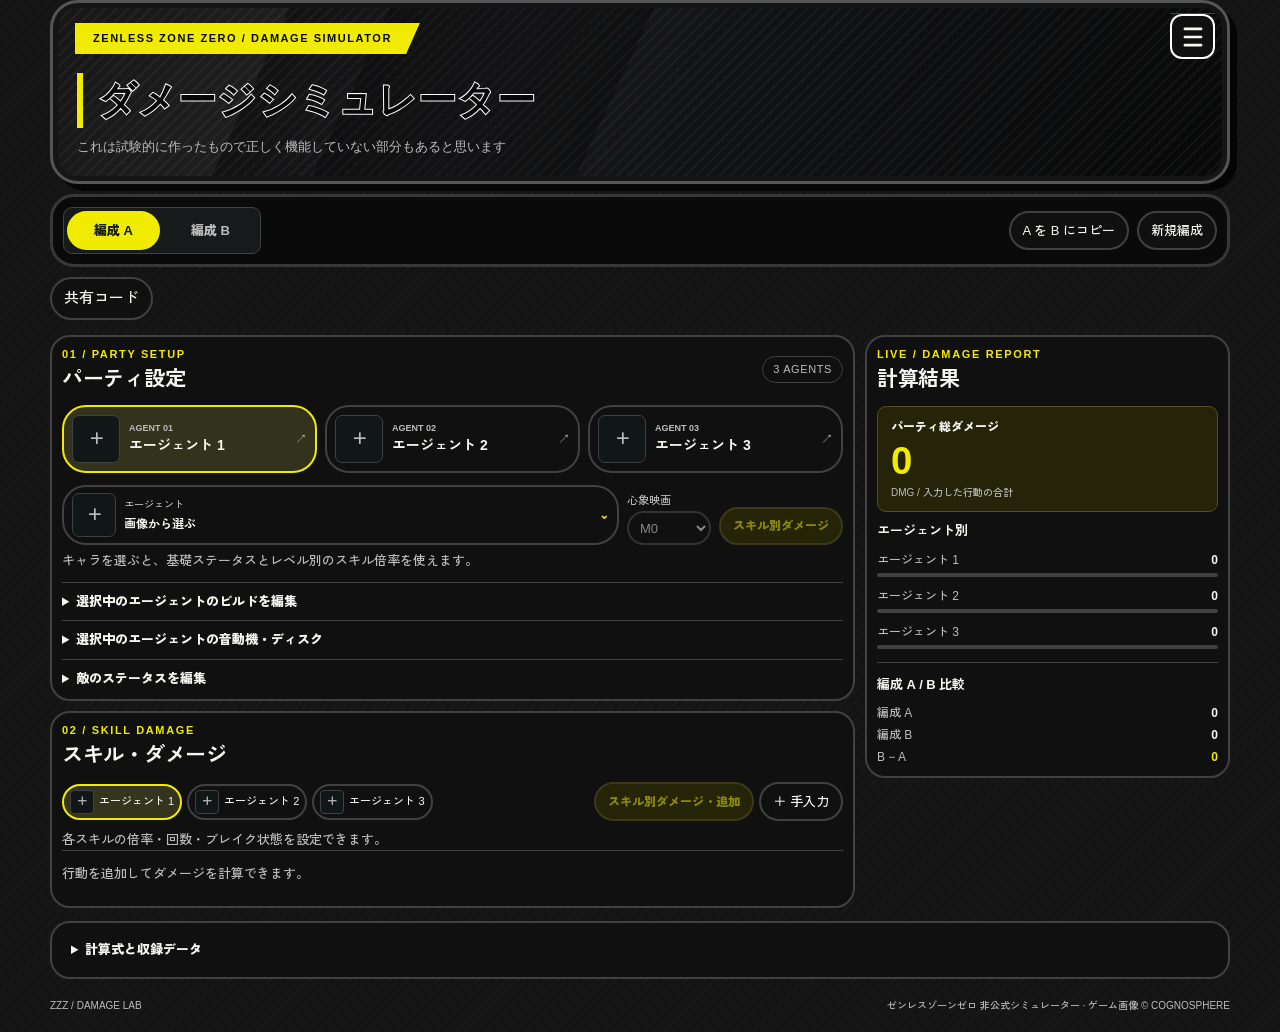
==== commit d82a843b: "Update damage simulator description and remove source links" ====
--- a/damage/index.html
+++ b/damage/index.html
@@ -16,7 +16,7 @@
   <header class="headerDecor damage-intro">
     <details class="hpMenu"><summary aria-label="メニューを開く"><svg class="menuIcon" viewBox="0 0 32 32" aria-hidden="true" focusable="false"><path d="M6 6H26M6 16H26M6 26H26"/></svg></summary><nav aria-label="関連ページ"><a href="../">チームビルダー</a><a href="../hp/">危局HP</a><a href="../damage/" aria-current="page">ダメージシミュレーター</a></nav></details>
     <h1>ダメージシミュレーター</h1>
-    <p class="hint">3人のビルドとスキルの合計ダメージを比較できます。</p>
+    <p class="hint">これは試験的に作ったもので正しく機能していない部分もあると思います</p>
   </header>
   <div class="toolbar" aria-label="編成比較">
     <div class="switch" role="group" aria-label="編集する編成">
@@ -53,14 +53,12 @@
       <div class="comparison"><h3>編成 A / B 比較</h3><div id="comparison"></div></div>
     </aside>
   </div>
-  <details class="panel notes"><summary>計算式と参照データ</summary>
+  <details class="panel notes"><summary>計算式と収録データ</summary>
     <div class="notes-body">
-      <p>収録範囲はVer.3.3前半（2026年11月8日時点）です。技の倍率はキャラ別の参照リンクから確認できます。欠けているレベルは「資料なし」と表示します。心象映画はM3・M5のスキルレベル加算を反映します。一部の装備効果を自動適用します。条件付きの効果はビルドのバフ・デバフ欄で設定できます。</p>
+      <p>収録範囲はVer.3.3前半（2026年11月8日時点）です。欠けているレベルは「資料なし」と表示します。心象映画はM3・M5のスキルレベル加算を反映します。一部の装備効果を自動適用します。条件付きの効果はビルドのバフ・デバフ欄で設定できます。</p>
       <p>Lv.60を前提とします。通常は戦闘時攻撃力 × スキル倍率 × 与ダメージ補正 × 会心期待値 × 防御補正 × 耐性補正 × ブレイク補正。状態異常では会心の代わりに異常マスタリー・レベル係数・異常ダメージアップを使います。透徹では攻撃力を透徹力に置き換え、防御係数を1とします。鋭撃では自身の防御力と暴傷を使います。</p>
       <p>混沌・特殊効果・ボンプなどのダメージは、別途求めた値を「手入力ダメージ」で加算できます。</p>
       <p>A / Bの設定はこのブラウザに保存されます。</p>
-      <p>ゲーム内画像の参照元は日本語Wikiのエージェント・音動機・ディスクの各ページです。 <a href="https://wikiwiki.jp/zenless/画像/エージェント" target="_blank" rel="noreferrer">エージェント画像 ↗</a></p>
-      <p><a href="https://wikiwiki.jp/zenless/ダメージ計算式" target="_blank" rel="noreferrer">ゼンレスゾーンゼロ Wiki* のダメージ計算式 ↗</a> <a href="https://wiki.hoyolab.com/pc/zzz/entry/85" target="_blank" rel="noreferrer">HoYoWikiの音動機効果 ↗</a> <a href="https://wikiwiki.jp/zenless/音動機" target="_blank" rel="noreferrer">音動機 ↗</a> <a href="https://wikiwiki.jp/zenless/ドライバディスク" target="_blank" rel="noreferrer">ドライバディスク ↗</a> <a href="https://wikiwiki.jp/zenless/状態異常" target="_blank" rel="noreferrer">状態異常ダメージ ↗</a> <a href="https://wikiwiki.jp/zenless/危局強襲戦" target="_blank" rel="noreferrer">危局強襲戦の敵 ↗</a> <a href="https://zenless-zone-zero.fandom.com/wiki/Basic_Attack%3A_Thunderbolt" target="_blank" rel="noreferrer">Fandomの倍率照合例 ↗</a></p>
     </div>
   </details>
   <dialog id="picker-dialog" aria-labelledby="picker-title">
--- a/theme.css
+++ b/theme.css
@@ -293,7 +293,7 @@
 main > .teams .groupLabel.firstGroup{position:relative;margin-top:43px;padding-top:var(--section-space)}
 main > .teams .moveActions{position:absolute;top:-43px;left:var(--section-space);display:flex;gap:var(--section-space)}
 main > .teams .moveActions button{
-  width:53px;height:33px;min-width:53px;min-height:33px;padding:0;
+  width:53px;height:41px;min-width:53px;min-height:41px;padding:0;
   display:inline-flex;align-items:center;justify-content:center;line-height:1;
   background:transparent;color:#d9371d;border:0;border-radius:0;box-shadow:none;
 }
@@ -371,3 +371,30 @@
 .data-share label{display:grid;gap:4px;margin:12px 0 6px;font-size:13px}
 .data-share textarea{width:100%;min-width:0;padding:8px;border:1px solid var(--line);border-radius:6px;background:var(--bg);color:var(--text);font:inherit;font-size:16px;overflow-wrap:anywhere;resize:vertical}
 .data-share .data-transfer-status{min-height:1.5em;margin:10px 0 0}
+
+/* Use one Arial bold weight for builder labels and the image clone. */
+main > .teams .groupCost,
+main > .teams .allCost,
+main > .teams .teamhead b,
+main > .teams .teamCost,
+main > .teams .slot .meta2,
+main > .chars .char .meta2{font-weight:700!important}
+
+/* Actions sit over the right edge of the first Total Cost band. */
+main > .teamTopActions{
+  position:relative;z-index:2;display:flex;justify-content:flex-end;align-items:flex-start;
+  gap:5px;height:41px;margin-bottom:-41px;padding-right:10px;
+}
+main > .teamTopActions #builder-transfer{width:auto;margin:0;gap:0;flex-wrap:nowrap}
+main > .teamTopActions #builder-transfer > button{font-size:13px}
+main > .teamTopActions #builder-transfer > .data-transfer-status:not(:empty){position:absolute;right:10px;top:100%;max-width:220px;text-align:right}
+main > .teamTopActions > button{font-size:13px}
+main > .teams .groupLabel.firstGroup{margin-top:51px}
+main > .teams .moveActions{top:-51px}
+@media(max-width:560px){
+  main > .teamTopActions{align-items:center}
+  main > .teamTopActions > button,main > .teamTopActions #builder-transfer > button{font-size:12px;padding:8px 10px}
+}
+@media(max-width:360px){
+  main > .teamTopActions > button,main > .teamTopActions #builder-transfer > button{padding-right:6px;padding-left:6px}
+}
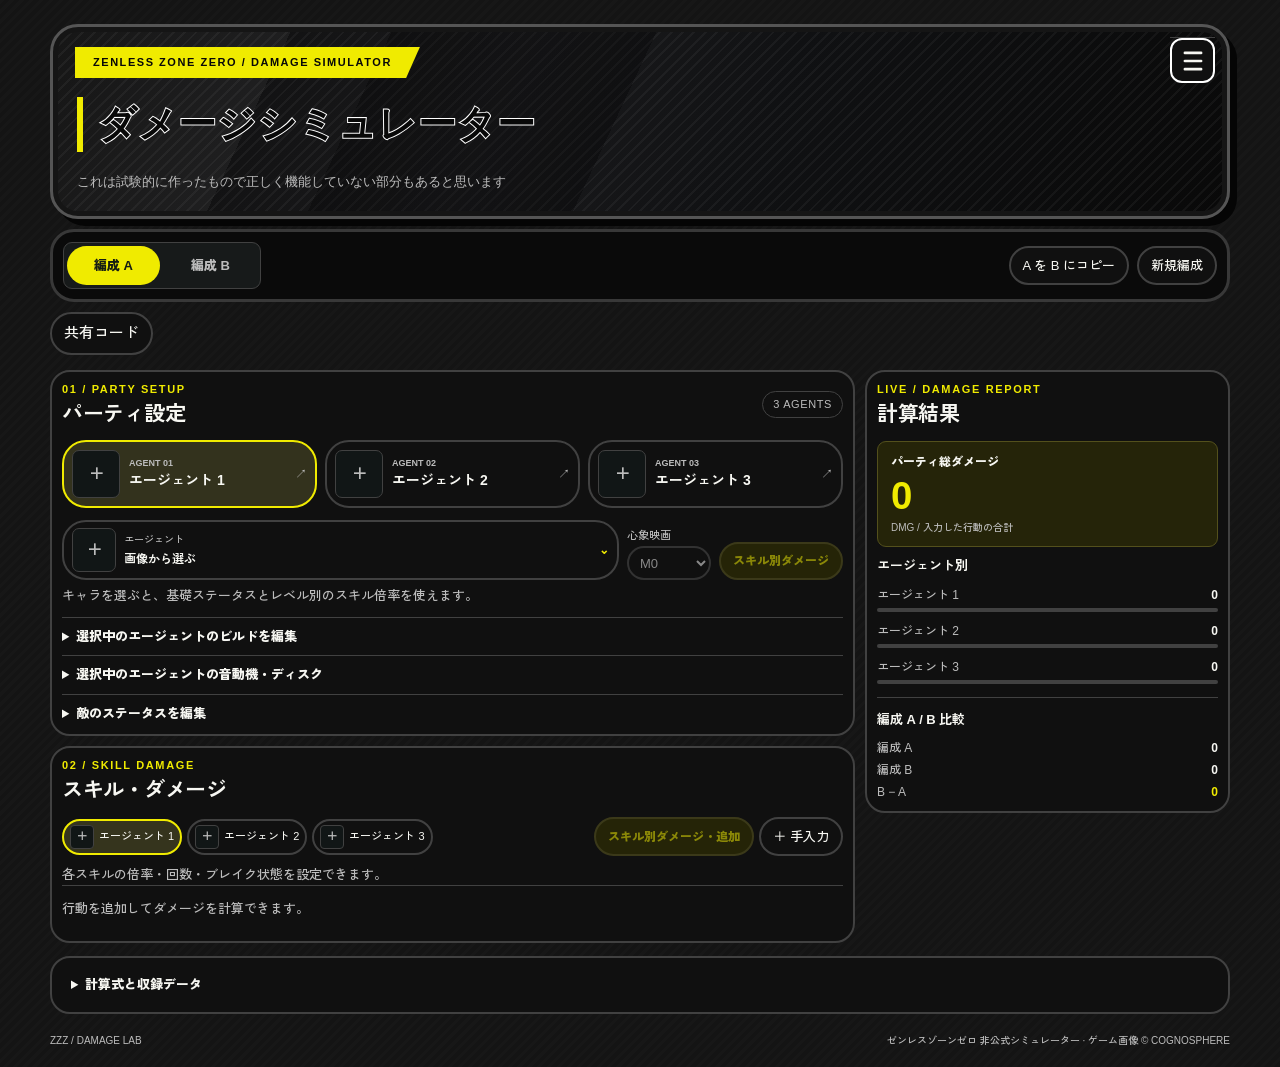
==== commit 5751cd3c: "Move disc mains above substats and show precombat stats" ====
--- a/damage/index.html
+++ b/damage/index.html
@@ -9,7 +9,7 @@
 <link rel="stylesheet" href="../theme.css?v=20261116-arial">
 <link rel="stylesheet" href="./style.css?v=20261116-arial">
 <script src="../data-transfer.js?v=20261116-code-only" defer></script>
-<script type="module" src="./app.js"></script>
+<script type="module" src="./app.js?v=20261117-precombat"></script>
 <link rel="stylesheet" href="../data-share.css?v=20261116-share"></head>
 <body>
 <main class="wrap">
--- a/damage/style.css
+++ b/damage/style.css
@@ -7,7 +7,7 @@
 button{border:2px solid var(--line);border-radius:24px;background:var(--panel);padding:8px 12px}
 button:hover{border-color:var(--acid)}
 a{color:var(--acid);text-underline-offset:3px}
-.wrap{width:min(1180px,calc(100% - 20px));margin:auto}
+.wrap{width:min(1180px,calc(100% - 20px));margin:auto;padding-top:24px}
 .tag{color:var(--muted);border:1px solid var(--line);border-radius:99px;padding:4px 10px;font-size:11px;white-space:nowrap;letter-spacing:.055em}
 .label{font:750 11px/1.3 Arial,'Zen Kaku Gothic New',sans-serif;color:var(--acid);letter-spacing:.15em}
 .eyebrow{display:flex;align-items:center;gap:8px}
@@ -183,7 +183,7 @@
 .hpMenu nav a{padding:8px 11px;border-radius:5px;color:var(--text);text-decoration:none;font-size:13px}
 .hpMenu nav a:hover,.hpMenu nav a:focus-visible,.hpMenu nav a[aria-current="page"]{background:var(--accentbg);color:var(--acid)}
 main>.damage-intro::before{content:"ZENLESS ZONE ZERO / DAMAGE SIMULATOR"}
-main>.damage-intro h1{max-width:calc(100% - 45px);margin-bottom:9px}
+main>.damage-intro h1{max-width:calc(100% - 45px)}
 .allocation-controls{display:flex;align-items:end;gap:8px;flex-wrap:wrap;margin-bottom:8px}
 .allocation-controls .field{min-width:min(100%,180px)}
 .allocation .hint{margin:4px 0}
@@ -216,3 +216,5 @@
 #select-options button{text-align:left;border-radius:9px;min-height:44px}
 #select-options button[aria-pressed="true"]{border-color:var(--accent);background:var(--accentbg)}
 @media(max-width:485px){.skill-row{grid-template-columns:minmax(0,1fr) minmax(42px,.45fr) minmax(42px,.45fr) auto;gap:5px}.skill-row .add{padding:5px 7px}}
+
+@media(max-width:560px){.wrap{padding-top:10px}}
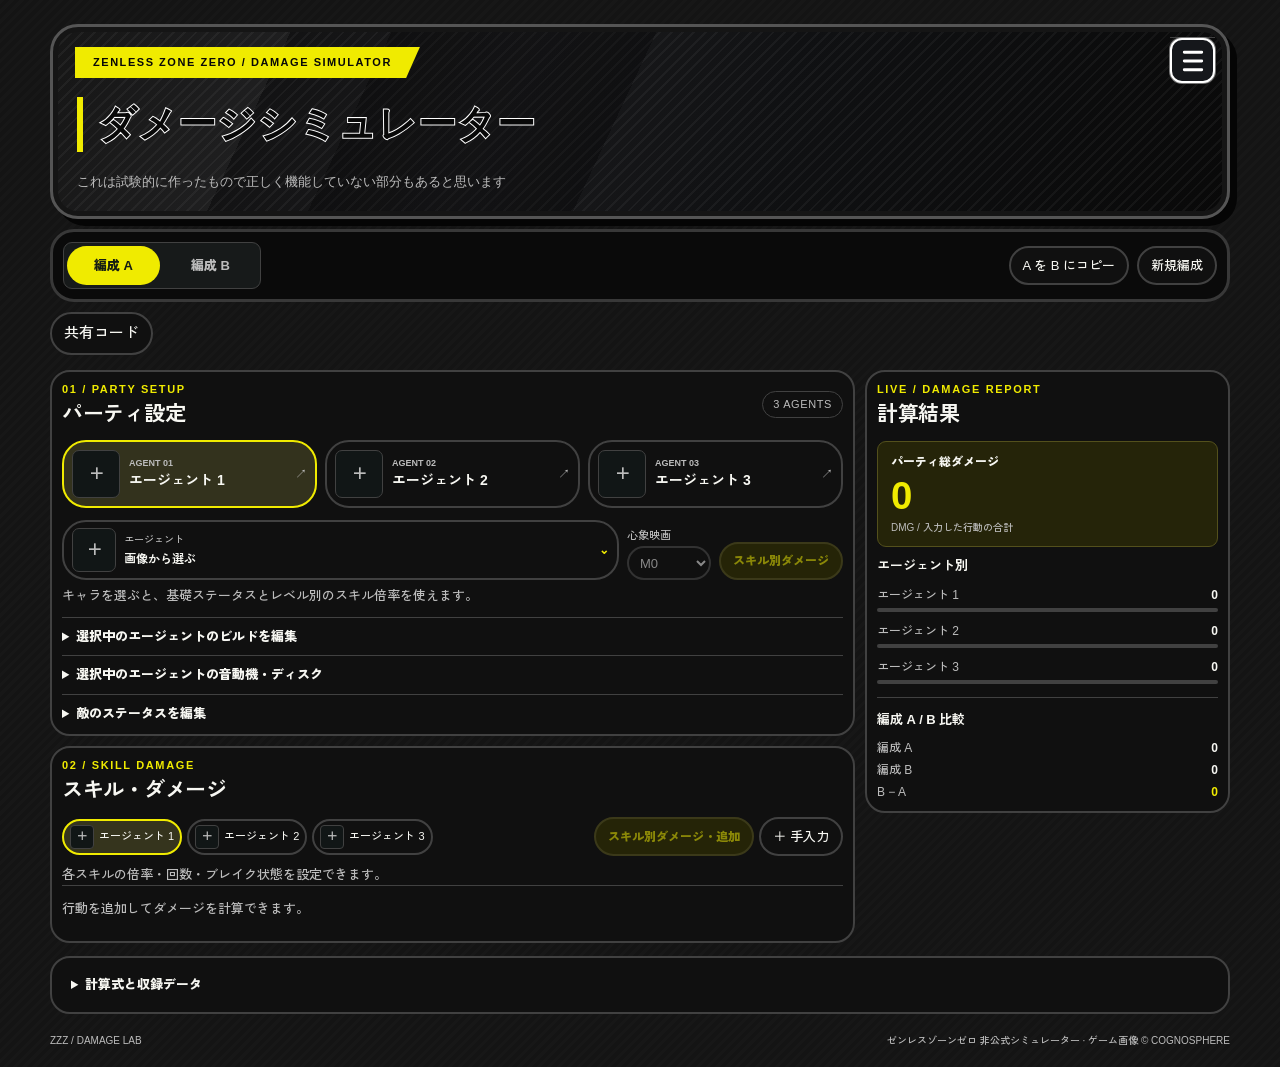
==== commit 3d85091d: "Match damage menu to builder and HP pages" ====
--- a/damage/index.html
+++ b/damage/index.html
@@ -7,9 +7,9 @@
 <meta name="theme-color" content="#141414">
 <title>ゼンゼロ ダメージシミュレーター</title>
 <link rel="stylesheet" href="../theme.css?v=20261116-arial">
-<link rel="stylesheet" href="./style.css?v=20261116-arial">
+<link rel="stylesheet" href="./style.css?v=20261117-menu-match">
 <script src="../data-transfer.js?v=20261116-code-only" defer></script>
-<script type="module" src="./app.js?v=20261117-precombat"></script>
+<script type="module" src="./app.js?v=20261117-buff-ledger"></script>
 <link rel="stylesheet" href="../data-share.css?v=20261116-share"></head>
 <body>
 <main class="wrap">
--- a/damage/style.css
+++ b/damage/style.css
@@ -41,6 +41,12 @@
 .panel>details:last-child summary{padding-bottom:1px}
 .panel>details[open]:last-child summary{padding-bottom:9px}
 .edit-group{border-top:1px solid var(--line);padding:10px 0}
+.effect-switches{display:grid;gap:7px}
+.effect-switch{display:grid;grid-template-columns:minmax(0,1.5fr) minmax(120px,1fr) 82px;gap:6px;align-items:center;padding:6px;border:1px solid var(--line);border-radius:9px;background:var(--panel)}
+.effect-switch label{display:flex;align-items:center;gap:7px;min-width:0;font-size:12px}
+.effect-switch label input{width:18px;min-width:18px;min-height:18px;accent-color:var(--acid)}
+.effect-switch select,.effect-switch input[type=number]{font-size:11px}
+@media(max-width:620px){.effect-switch{grid-template-columns:minmax(0,1fr) 75px}.effect-switch label{grid-column:1/-1}}
 .edit-top{display:flex;justify-content:space-between;gap:10px;align-items:center;margin-bottom:8px}
 .edit-top h3{margin:0}
 .field-grid{display:grid;grid-template-columns:repeat(3,minmax(0,1fr));gap:9px}
@@ -176,12 +182,13 @@
   .rot-edit .rot-quantity{grid-column:1/-1}
 }
 .hpMenu{position:absolute;right:12px;top:10px;z-index:20}
-.hpMenu summary{display:grid;place-items:center;width:45px;height:45px;padding:0;list-style:none;border:2px solid #fff;border-radius:12px;background:var(--panel);cursor:pointer}
+.hpMenu summary{display:grid;place-items:center;gap:0;width:45px;height:45px;padding:0;list-style:none;border:2px solid #fff;border-radius:12px;background:#15171b;cursor:pointer;box-shadow:0 0 0 1px #777}
 .hpMenu summary::-webkit-details-marker{display:none}
-.hpMenu .menuIcon{width:26px;height:26px;fill:none;stroke:currentColor;stroke-width:3.2;stroke-linecap:round}
-.hpMenu nav{position:absolute;right:0;top:calc(100% + 6px);display:grid;min-width:max-content;padding:5px;border:1px solid var(--line);border-radius:8px;background:var(--panel);box-shadow:0 10px 26px #0008}
-.hpMenu nav a{padding:8px 11px;border-radius:5px;color:var(--text);text-decoration:none;font-size:13px}
-.hpMenu nav a:hover,.hpMenu nav a:focus-visible,.hpMenu nav a[aria-current="page"]{background:var(--accentbg);color:var(--acid)}
+.hpMenu summary:focus-visible{outline:2px solid var(--accent);outline-offset:3px}
+.hpMenu .menuIcon{display:block;flex:none;width:28px;height:28px;fill:none;stroke:#fff;stroke-width:3.2;stroke-linecap:round;stroke-linejoin:round}
+.hpMenu nav{position:absolute;right:0;top:calc(100% + 8px);min-width:155px;padding:5px;background:#181b24;border:1px solid var(--accent);border-radius:9px;box-shadow:0 8px 24px #0008}
+.hpMenu nav a{display:block;padding:10px;color:white;text-decoration:none;white-space:nowrap;border-radius:5px;font-weight:700}
+.hpMenu nav a:hover,.hpMenu nav a:focus-visible{background:#2b3544}
 main>.damage-intro::before{content:"ZENLESS ZONE ZERO / DAMAGE SIMULATOR"}
 main>.damage-intro h1{max-width:calc(100% - 45px)}
 .allocation-controls{display:flex;align-items:end;gap:8px;flex-wrap:wrap;margin-bottom:8px}
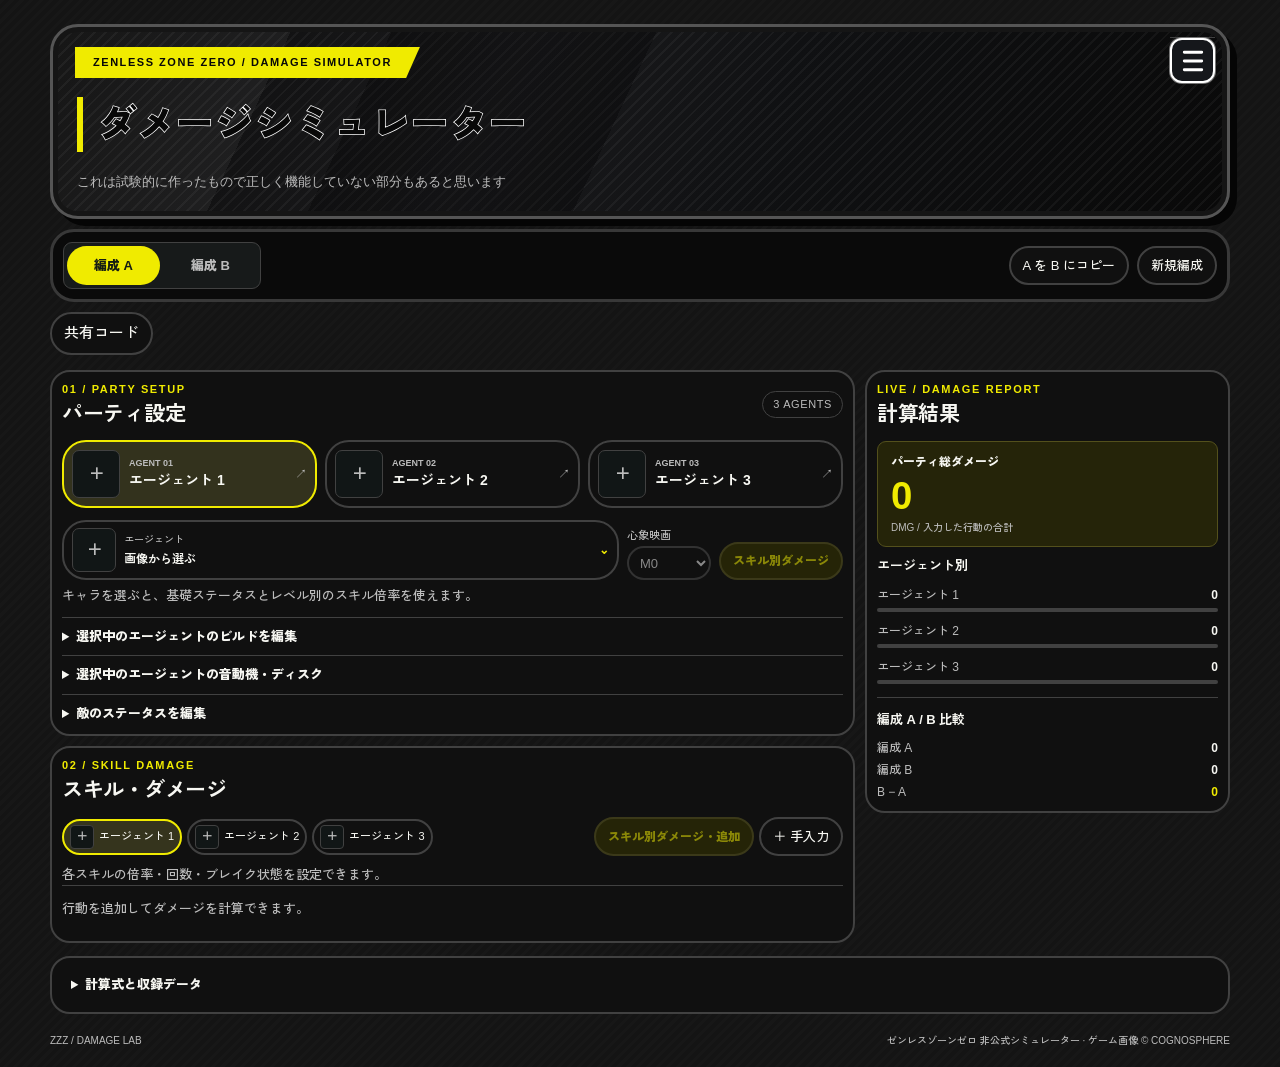
==== commit 5118ae8d: "Refresh shared title styles in damage simulator" ====
--- a/damage/index.html
+++ b/damage/index.html
@@ -6,8 +6,8 @@
 <meta name="description" content="ゼンレスゾーンゼロの3人編成のスキルダメージを比較する非公式ツール">
 <meta name="theme-color" content="#141414">
 <title>ゼンゼロ ダメージシミュレーター</title>
-<link rel="stylesheet" href="../theme.css?v=20261116-arial">
-<link rel="stylesheet" href="./style.css?v=20261117-menu-match">
+<link rel="stylesheet" href="../theme.css?v=20261120-title-font">
+<link rel="stylesheet" href="./style.css?v=20261117-menu-match-2">
 <script src="../data-transfer.js?v=20261116-code-only" defer></script>
 <script type="module" src="./app.js?v=20261117-buff-ledger"></script>
 <link rel="stylesheet" href="../data-share.css?v=20261116-share"></head>
--- a/theme.css
+++ b/theme.css
@@ -360,7 +360,7 @@
 @media(max-width:560px){.headerDecor::before{max-width:calc(100% - 85px)}.hpMenu{right:10px;top:10px}}
 
 /* Smooth outlined title at any zoom level. */
-.headerDecor h1{color:#080808;-webkit-text-fill-color:#080808;-webkit-text-stroke:2px #fff;paint-order:stroke fill;text-shadow:none}
+.headerDecor h1{font-family:Arial,'Zen Kaku Gothic New','Noto Sans JP',system-ui,sans-serif;color:#080808;-webkit-text-fill-color:#080808;-webkit-text-stroke:1.5px #fff;paint-order:stroke fill;text-shadow:none}
 
 .data-transfer{display:flex;align-items:center;gap:10px;flex-wrap:wrap;margin-bottom:15px}
 .data-transfer-status{font-size:12px;color:var(--muted)}
--- a/damage/style.css
+++ b/damage/style.css
@@ -187,7 +187,7 @@
 .hpMenu summary:focus-visible{outline:2px solid var(--accent);outline-offset:3px}
 .hpMenu .menuIcon{display:block;flex:none;width:28px;height:28px;fill:none;stroke:#fff;stroke-width:3.2;stroke-linecap:round;stroke-linejoin:round}
 .hpMenu nav{position:absolute;right:0;top:calc(100% + 8px);min-width:155px;padding:5px;background:#181b24;border:1px solid var(--accent);border-radius:9px;box-shadow:0 8px 24px #0008}
-.hpMenu nav a{display:block;padding:10px;color:white;text-decoration:none;white-space:nowrap;border-radius:5px;font-weight:700}
+.hpMenu nav a{display:block;padding:10px;color:white;text-decoration:none;white-space:nowrap;border-radius:5px;font-size:16px;line-height:1.5;font-weight:700}
 .hpMenu nav a:hover,.hpMenu nav a:focus-visible{background:#2b3544}
 main>.damage-intro::before{content:"ZENLESS ZONE ZERO / DAMAGE SIMULATOR"}
 main>.damage-intro h1{max-width:calc(100% - 45px)}
